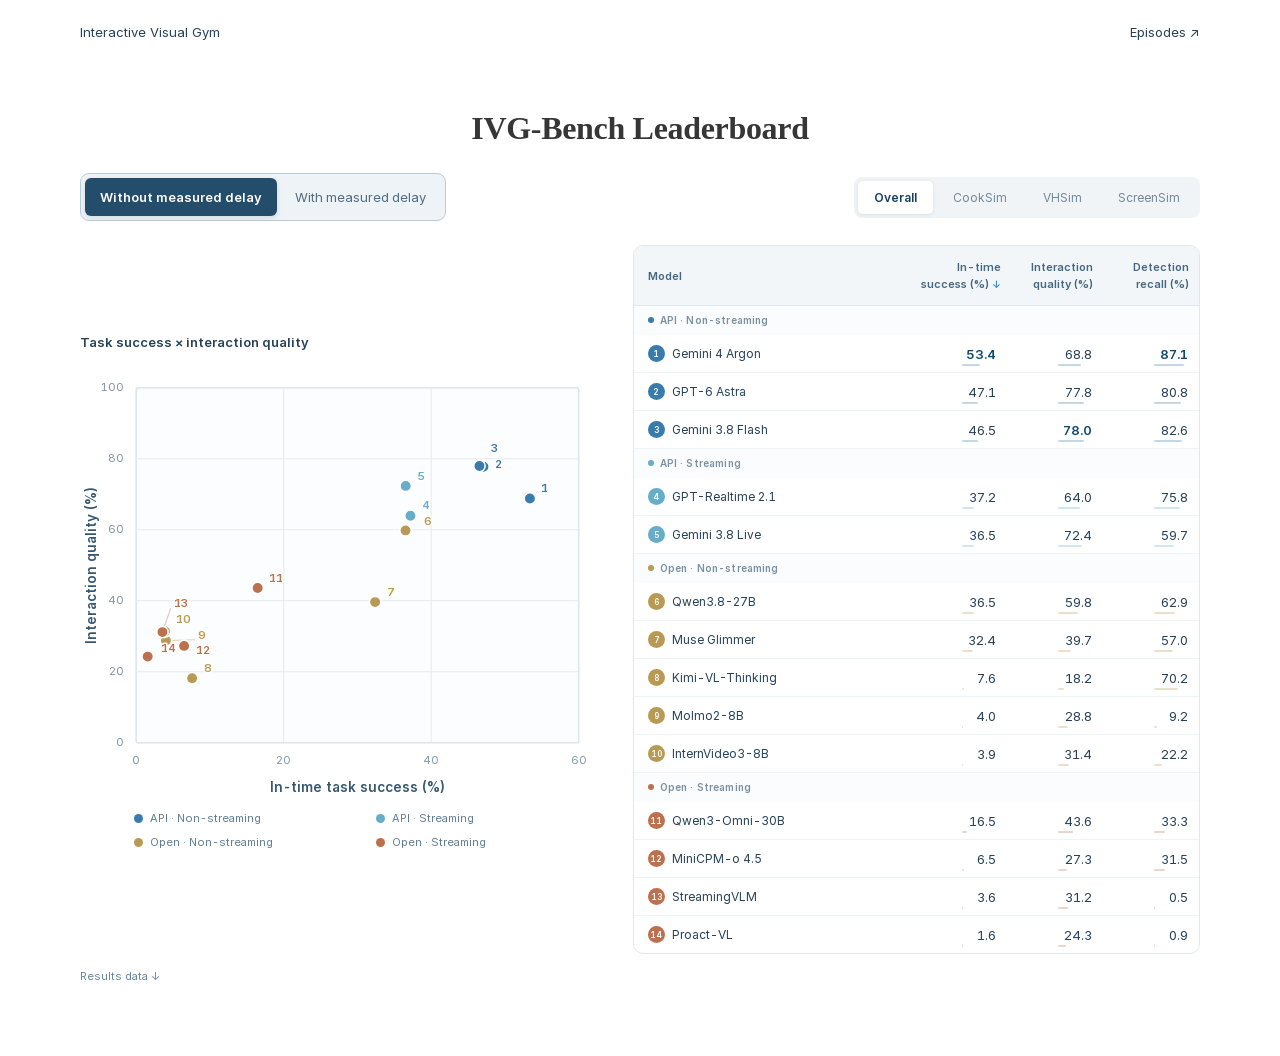
==== leaderboard/index.html @ ab4efe43 "Publish Interactive Visual Gym project page" ====
<!doctype html><html lang="en"><head><meta charset="utf-8"><meta name="viewport" content="width=device-width,initial-scale=1"><title>IVG-Bench leaderboard · Interactive Visual Gym</title><link rel="stylesheet" href="../style.css"><link rel="stylesheet" href="leaderboard.css"></head><body><nav class="lb-review"><a href="../">Interactive Visual Gym</a><a href="../demo-slides/">Episodes ↗</a></nav><main><section class="leaderboard-section"><h2>IVG-Bench Leaderboard</h2><div id="leaderboard"></div></section></main><script type="module" src="leaderboard.js"></script></body></html>
---- style.css ----
:root {
  color-scheme: light;
  --font-serif: "TeX Gyre Pagella", "Palatino Linotype", Palatino, "Book Antiqua", Georgia, serif;
  --ink: #363636;
  --body: #4a4a4a;
  --link: #2879af;
  --line: #e9e9e9;
}

* { box-sizing: border-box; }
html { scroll-behavior: smooth; scroll-padding-top: 28px; background: #fff; }
body { margin: 0; background: #fff; color: var(--body); font-family: var(--font-serif); -webkit-font-smoothing: antialiased; }
a { color: var(--link); text-decoration: none; }
a:hover { text-decoration: underline; }
a:focus-visible { outline: 2px solid var(--link); outline-offset: 6px; }
.skip-link { position: absolute; top: -100px; left: 20px; background: white; padding: 10px; z-index: 10; }
.skip-link:focus { top: 10px; }
.site-header { border-bottom: 1px solid var(--line); }
nav { max-width: 1120px; min-height: 64px; margin: auto; padding: 14px 32px; display: flex; align-items: center; justify-content: space-between; gap: 24px; }
.wordmark { color: var(--ink); font-size: 17px; font-weight: 600; }
.nav-links { display: flex; align-items: center; gap: 26px; font-size: 16px; }
.nav-links a { color: #5c5c5c; }
.nav-links span { margin-left: 3px; font-size: 14px; }
.publication-header { max-width: 1120px; margin: 0 auto; padding: 54px 36px 38px; text-align: center; }
h1 { max-width: 980px; margin: 0 auto; color: var(--ink); font-size: clamp(32px, 4vw, 48px); font-weight: 600; line-height: 1.13; letter-spacing: -.026em; text-wrap: balance; }
.title-name { display: block; margin-bottom: 8px; }
.title-description { display: block; font-size: 40px; line-height: 1.16; }
.publication-links { display: flex; align-items: center; justify-content: center; gap: 12px; margin-top: 28px; }
.resource-link { display: inline-flex; align-items: center; gap: 8px; border: 1px solid #363636; border-radius: 24px; background: #363636; color: #fff; padding: 9px 20px; font-size: 17px; line-height: 1.2; transition: background .15s; }
.resource-link:hover { background: #505050; text-decoration: none; }
.resource-link svg { width: 18px; height: 18px; }
.abstract-section { max-width: 1024px; padding: 18px 36px 58px; margin: 0 auto; }
h2 { margin: 0 0 24px; color: var(--ink); text-align: center; font-size: 32px; line-height: 1.2; font-weight: 600; letter-spacing: -.01em; }
.abstract-copy { margin: 0; font-size: 17px; line-height: 1.58; text-align: justify; text-wrap: pretty; }
strong { font-weight: 700; }
footer { max-width: 952px; border-top: 1px solid var(--line); margin: 0 auto; padding: 19px 0 32px; text-align: center; font-size: 13px; color: #858585; }
footer p { margin: 0; }
footer a { color: #737373; }
@media (max-width: 680px) {
  nav { min-height: 58px; padding: 12px 22px; gap: 12px; }
  .wordmark { font-size: 15px; }
  .nav-links { gap: 14px; font-size: 14px; }
  .publication-header { padding: 46px 22px 34px; }
  h1 { font-size: clamp(30px, 6.4vw, 39px); line-height: 1.18; }
  .title-name { margin-bottom: 10px; }
  .title-description { font-size: clamp(27px, 5.5vw, 34px); line-height: 1.2; }
  .publication-links { margin-top: 24px; flex-wrap: wrap; gap: 8px; }
  .abstract-section { padding: 16px 24px 42px; }
  h2 { font-size: 28px; margin-bottom: 20px; }
  .abstract-copy { font-size: 16px; line-height: 1.6; text-align: left; }
  footer { margin: 0 24px; }
}
@media (prefers-reduced-motion: reduce) { html { scroll-behavior: auto; } * { transition: none !important; } }
.demo-section{max-width:1440px;margin:0 auto 30px;padding-top:20px}.demo-section h2{margin:0 20px 23px}#episode-demo{width:100%;height:720px;border:0;display:block}.demo-section+.leaderboard-section{margin-top:45px}
@media(max-width:680px){.nav-links{gap:11px;font-size:11px}.nav-links a:first-child{display:none}.wordmark{font-size:13px}.demo-section h2{font-size:25px}.demo-section{padding-top:5px}#episode-demo{height:770px}}
---- leaderboard/leaderboard.css ----
@font-face{font-family:IVGInter;src:url('../demo-slides/regular.woff2')}@font-face{font-family:IVGInter;src:url('../demo-slides/semibold.woff2');font-weight:600}
.leaderboard-section{max-width:1180px;margin:45px auto 70px;padding:0 30px}.leaderboard-section>h2{margin-bottom:26px}.lb-review{font-family:IVGInter,Arial,sans-serif;max-width:1180px;display:flex;justify-content:space-between;margin:auto;padding:20px 30px;font-size:13px}.lb-review a{color:#23425c}
.lb{font-family:IVGInter,Arial,sans-serif;color:#274258;font-size:13px;--border:#dfe8ef;--muted:#7f93a2;--ink:#193c57;font-variant-numeric:tabular-nums}.lb *{box-sizing:border-box}.lb button,.lb select{font:inherit;color:inherit}.lb button{cursor:pointer}.lb button:focus-visible,.lb [tabindex]:focus-visible{outline:2px solid #269bd3;outline-offset:3px}.lb-toolbar{display:flex;align-items:center;justify-content:space-between;gap:20px;margin-bottom:24px}.lb-tabs{display:flex;gap:4px;background:#f0f4f7;padding:4px;border-radius:8px}.lb-tabs button{border:0;background:none;padding:9px 16px;border-radius:5px;font-size:12px;color:#738899}.lb-tabs button[aria-selected=true]{background:white;color:#163f61;box-shadow:0 1px 4px #15375918;font-weight:600}.lb-version{font-size:11px;color:#8b9ca8;white-space:nowrap}.lb-layout{display:grid;grid-template-columns:1fr 1.09fr;gap:32px;align-items:start}.lb-plot{position:relative}.lb-plot-heading{font-weight:600;font-size:12px;display:flex;justify-content:space-between;margin:0 0 13px}.lb-plot-heading span{font-size:10px;font-weight:400;color:#94a4b0}.lb-chart{width:100%;display:block;overflow:visible}.lb-chart text{font-family:IVGInter,Arial,sans-serif;font-variant-numeric:tabular-nums}.lb-chart .grid{stroke:#e4ebf1;stroke-width:1}.lb-chart .plot-frame{stroke:#bacbd8;stroke-width:1;fill:#fcfdfe}.lb-chart .tick{font-size:10px;fill:#8397a8}.lb-chart .axis-label{font-size:12px;fill:#365771;font-weight:600}.lb-chart .point{cursor:pointer;transition:opacity .18s}.lb-chart .point circle{stroke:white;stroke-width:2;transition:stroke-width .15s}.lb-chart .point text{fill:white;font-size:8px;font-weight:600;pointer-events:none}.lb-chart .point.dimmed{opacity:.15}.lb-chart .point.selected circle{stroke:#183b55;stroke-width:2.5}.lb-chart .crosshair{stroke:#9cafbd;stroke-width:1;stroke-dasharray:3 4;pointer-events:none}.lb-chart .hover-label{font-size:11px;fill:#234560;font-weight:600;paint-order:stroke;stroke:white;stroke-width:5px;stroke-linejoin:round;pointer-events:none}.lb-legend{display:grid;grid-template-columns:1fr 1fr;gap:10px 18px;margin:12px 0 16px 54px}.lb-legend button{font-size:10px;display:flex;align-items:center;gap:7px;background:none;border:0;padding:0;text-align:left;color:#617e93}.lb-legend i{width:9px;height:9px;border-radius:50%;background:var(--family);flex-shrink:0}.lb-legend button[aria-pressed=true]{font-weight:600;color:#23425c}.lb-selection{margin:19px 0 0 54px;border-top:1px solid var(--border);padding-top:15px;min-height:72px;display:flex;gap:15px;align-items:baseline;justify-content:space-between}.lb-selection strong{font-size:12px;font-weight:600;color:#284d69}.lb-selection p{font-size:10px;color:#7e94a4;margin:5px 0 0;line-height:1.5}.lb-selected-scores{display:flex;gap:17px;text-align:right}.lb-selected-scores b{display:block;font-size:20px;font-weight:600;letter-spacing:-.04em;color:#2b5574}.lb-selected-scores span{font-size:9px;white-space:nowrap;color:#7f96a6}
.lb-table-wrap{border:1px solid var(--border);border-radius:10px;overflow:hidden;background:white}.lb table{border-collapse:collapse;width:100%;table-layout:fixed;font-size:11px}.lb col:first-child{width:49%}.lb col:not(:first-child){width:17%}.lb thead{background:#f2f6f9}.lb th{text-align:right;padding:13px 10px;font-size:10px;font-weight:600;color:#456780;line-height:1.5;border-bottom:1px solid var(--border)}.lb th:first-child{text-align:left;padding-left:14px}.lb th button{border:0;padding:0;background:none;text-align:inherit;font-size:inherit;font-weight:inherit;line-height:inherit;white-space:nowrap}.lb th button.sorting:after{content:' ↓';font-size:10px;color:#3b8aba}.lb tbody tr.model-row{cursor:pointer;transition:background .15s}.lb td{padding:9px 11px;border-bottom:1px solid #eef3f6;text-align:right;height:35px}.lb td:first-child{text-align:left;padding-left:14px}.lb tbody:last-child tr:last-child td{border-bottom:0}.lb .family-row th{padding:7px 14px;text-align:left;background:#fafcfd;border:0;font-size:9px;font-weight:600;letter-spacing:.015em;color:#7b91a2}.lb .family-row i{display:inline-block;width:6px;height:6px;background:var(--family);border-radius:50%;margin-right:6px;vertical-align:1px}.lb .model-row:hover,.lb .model-row.selected{background:#edf5fb}.lb .model-row.dimmed{opacity:.4}.lb .model-name{white-space:nowrap;font-size:10px;font-weight:500;display:flex;gap:7px;align-items:center}.lb .model-number{display:inline-flex;align-items:center;justify-content:center;width:17px;height:17px;flex-shrink:0;border-radius:50%;background:var(--family);color:white;font-size:8px;font-weight:600}.lb .cell-value{position:relative;display:inline-block;min-width:34px;font-size:11px;font-weight:500}.lb .best{font-weight:600;color:#0d4a71}.lb .cell-value:after{content:'';position:absolute;height:2px;bottom:-4px;left:0;width:calc(var(--score)*1%);background:var(--family);opacity:.3;max-width:100%;border-radius:3px}.lb-footer{display:flex;justify-content:space-between;gap:20px;font-size:10px;color:#8a9ca9;margin-top:14px;line-height:1.6}.lb-footer a{color:#66869e}.lb-tooltip{position:absolute;z-index:4;pointer-events:none;padding:10px 13px;border-radius:7px;background:#153750;color:white;box-shadow:0 4px 18px #15375022;font-size:10px;line-height:1.6;min-width:140px}.lb-tooltip strong{display:block;font-size:11px;font-weight:600}.lb-tooltip[hidden]{display:none}
@media(max-width:1000px){.lb-layout{gap:21px;grid-template-columns:1fr 1.1fr}.lb td{padding-left:7px;padding-right:7px}.lb .model-name{font-size:9px;gap:5px}.lb th{padding-left:7px;padding-right:7px}.lb-tabs button{padding:8px 12px}.lb-legend{margin-left:45px;gap:10px}.lb-selection{margin-left:45px}.lb-selected-scores{gap:12px}.lb-selection strong{font-size:11px}.lb-selected-scores b{font-size:18px}}
@media(max-width:780px){.leaderboard-section{padding:0 20px;margin:30px auto 45px}.lb-layout{grid-template-columns:1fr;gap:25px}.lb-plot{max-width:520px;width:100%;margin:auto}.lb-toolbar{gap:10px;flex-direction:column;align-items:flex-start;margin-bottom:22px}.lb-tabs{width:100%}.lb-tabs button{flex:1;padding:9px 10px;font-size:11px}.lb-version{font-size:10px}.lb table{font-size:12px}.lb td{padding:11px 10px}.lb .model-name{font-size:11px}.lb .cell-value{font-size:12px}.lb th{font-size:10px}.lb-footer{display:block}.lb-footer a{display:block;margin-top:6px}.lb-selection{margin-top:13px}.lb-legend{margin-bottom:0}.lb .family-row th{font-size:10px}.lb-review{padding:16px 20px}.lb-review a{font-size:11px}}
@media(max-width:430px){.lb .model-name{font-size:9px}.lb th{font-size:9px}.lb td{padding:10px 7px}.lb td:first-child{padding-left:9px}.lb th:first-child{padding-left:9px}.lb-selected-scores{gap:11px}.lb-selection{margin-left:42px}.lb col:first-child{width:48%}.lb col:not(:first-child){width:17.333%}}
@media(prefers-reduced-motion:reduce){.lb *{transition:none!important}}
.lb-chart .point text{font-size:11px;paint-order:stroke;stroke:white;stroke-width:3px;stroke-linejoin:round}.lb-chart .point circle{stroke-width:1.5}.lb .model-name{font-size:12px}.lb .cell-value{font-size:13px}.lb th{font-size:11px}.lb .family-row th{font-size:10px}.lb td{padding-top:10px;padding-bottom:10px}.lb-legend button{font-size:11px}.lb-version,.lb-footer{font-size:11px}.lb-plot-heading{font-size:13px}.lb-chart .axis-label{font-size:13px}.lb-chart .tick{font-size:11px}.lb-layout{align-items:center}.lb-plot-heading{margin-bottom:17px}
@media(max-width:1000px){.lb .model-name{font-size:10px}.lb .cell-value{font-size:12px}.lb th{font-size:10px}.lb-legend button{font-size:10px}}
@media(max-width:780px){.lb .model-name{font-size:11px}.lb th{font-size:10px}.lb-legend button{font-size:11px}.lb-layout{align-items:start}.lb-footer{font-size:10px}}
@media(max-width:430px){.lb .model-name{font-size:9px}.lb th{font-size:9px}.lb .cell-value{font-size:12px}}
.lb-chart .crosshair{fill:none}
.lb .model-row.dimmed{opacity:.65}.lb-chart .point.dimmed{opacity:.35}
.lb-toolbar{flex-wrap:wrap;gap:14px}
.lb-conditions{display:flex;gap:3px;border:1px solid #bacbd8;background:#edf3f7;padding:4px;border-radius:9px}
.lb-conditions button{border:0;border-radius:6px;background:transparent;color:#526c80;padding:11px 15px;font-size:13px;white-space:nowrap}
.lb-conditions button[aria-selected=true]{background:#244d6b;color:#fff;box-shadow:0 2px 5px #16354b20;font-weight:600}
@media(max-width:780px){.lb-conditions{width:100%}.lb-conditions button{flex:1;font-size:12px;padding:10px 8px}.lb-toolbar{align-items:stretch}}
.lb-selection:empty{display:none}
@media(max-width:430px){.lb col:first-child{width:44%}.lb col:not(:first-child){width:18.666%}.lb th:not(:first-child){padding-left:2px;padding-right:4px}.lb th button{white-space:normal}.lb .model-name{gap:5px}}
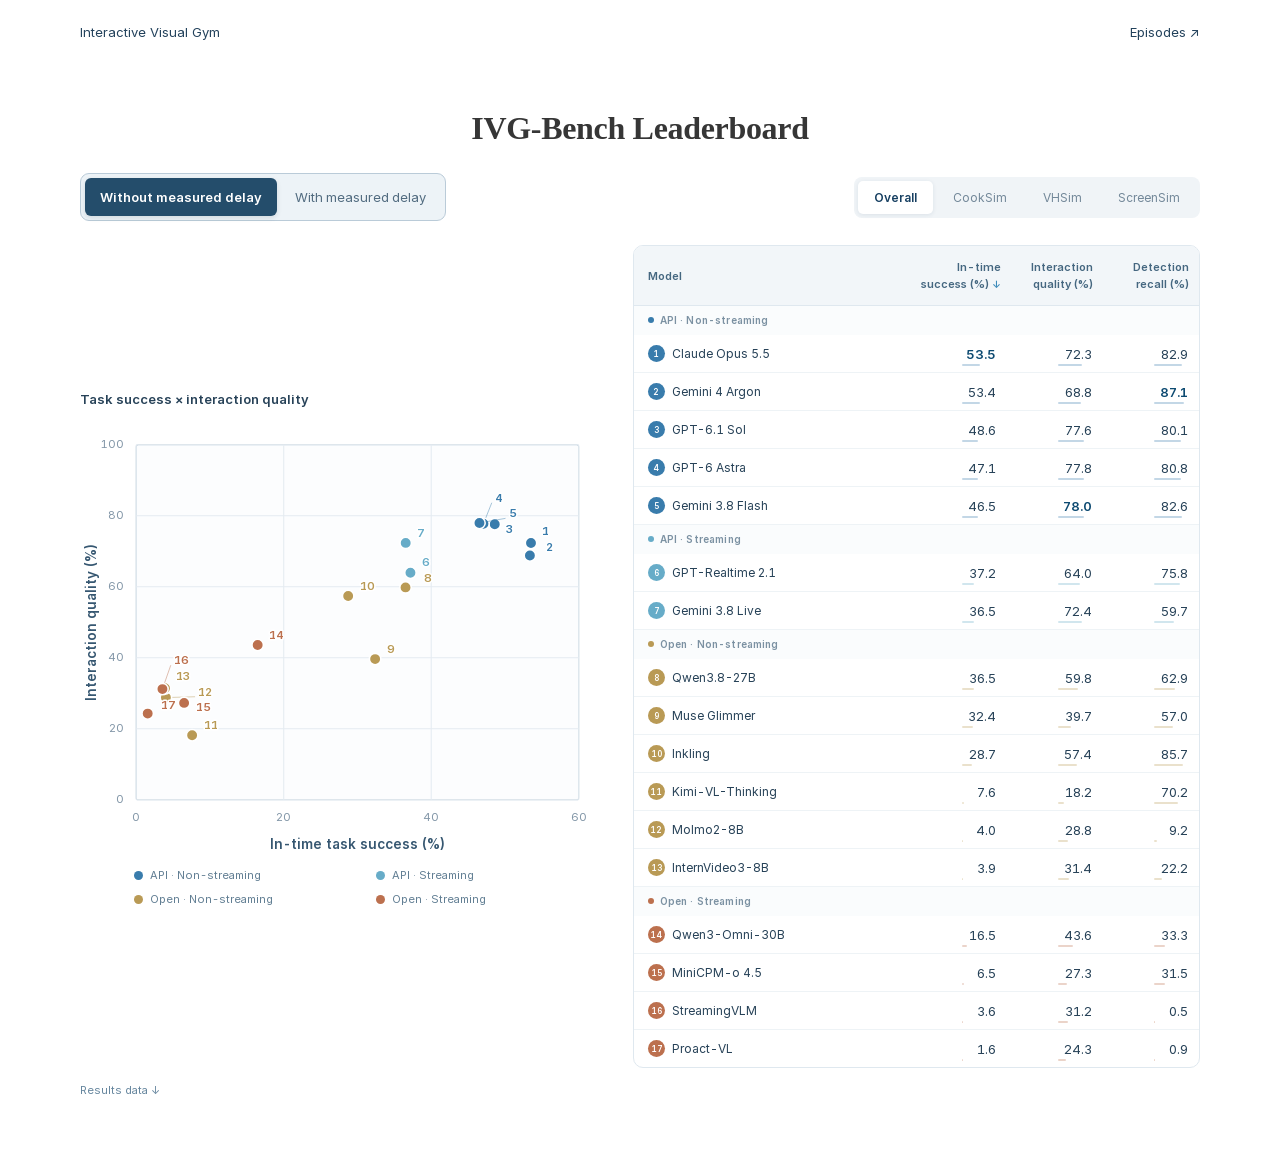
==== commit 0e31437b: "Publish Inkling results and sync leaderboard with current paper" ====
--- a/leaderboard/index.html
+++ b/leaderboard/index.html
@@ -1 +1 @@
-<!doctype html><html lang="en"><head><meta charset="utf-8"><meta name="viewport" content="width=device-width,initial-scale=1"><title>IVG-Bench leaderboard · Interactive Visual Gym</title><link rel="stylesheet" href="../style.css"><link rel="stylesheet" href="leaderboard.css"></head><body><nav class="lb-review"><a href="../">Interactive Visual Gym</a><a href="../demo-slides/">Episodes ↗</a></nav><main><section class="leaderboard-section"><h2>IVG-Bench Leaderboard</h2><div id="leaderboard"></div></section></main><script type="module" src="leaderboard.js"></script></body></html>
+<!doctype html><html lang="en"><head><meta charset="utf-8"><meta name="viewport" content="width=device-width,initial-scale=1"><title>IVG-Bench leaderboard · Interactive Visual Gym</title><link rel="stylesheet" href="../style.css"><link rel="stylesheet" href="leaderboard.css"></head><body><nav class="lb-review"><a href="../">Interactive Visual Gym</a><a href="../demo-slides/">Episodes ↗</a></nav><main><section class="leaderboard-section"><h2>IVG-Bench Leaderboard</h2><div id="leaderboard"></div></section></main><script type="module" src="leaderboard.js?v=inkling-20261112"></script></body></html>
